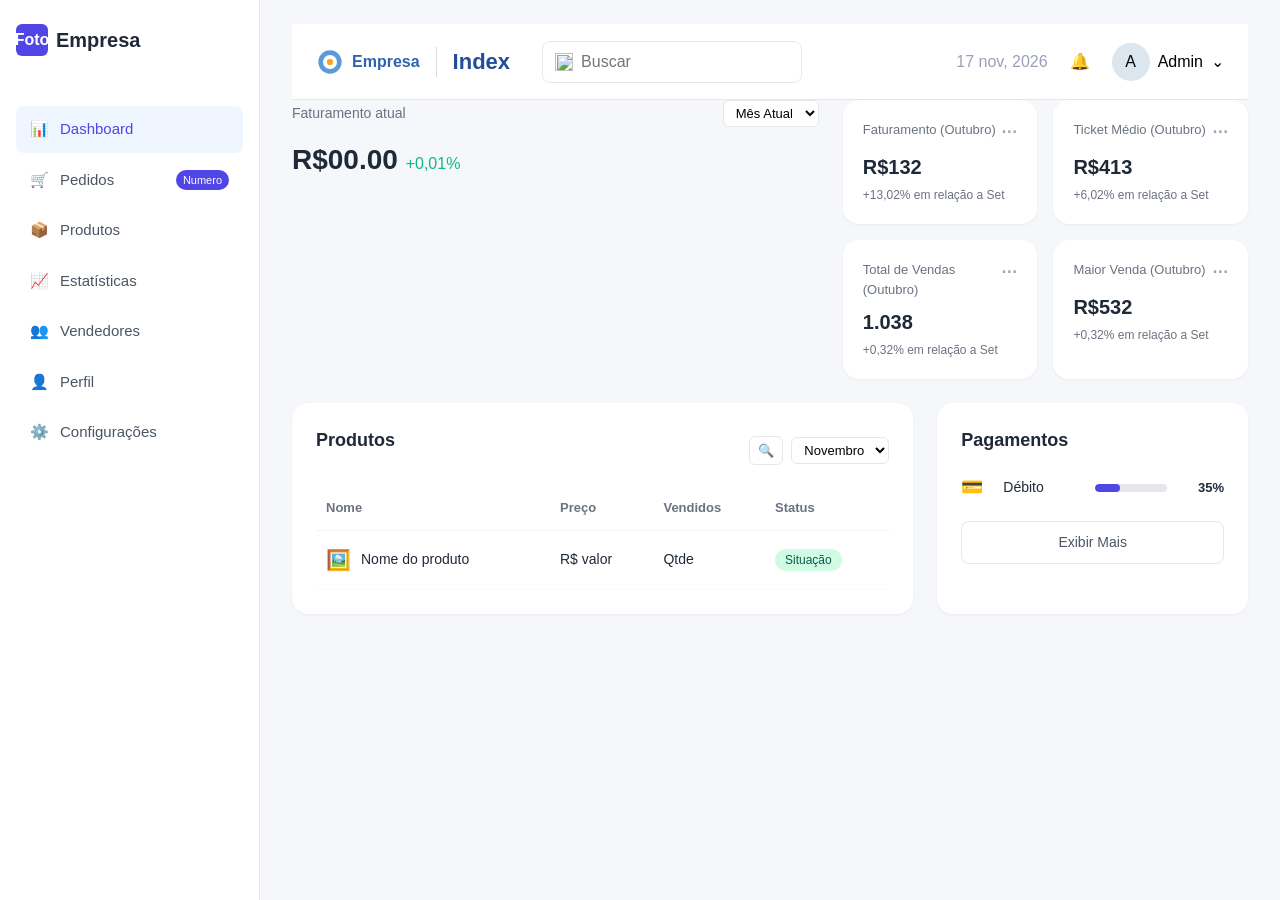
==== front-end/index.html @ e2dba947 "inserção de interface sem backend" ====
<!DOCTYPE html>
<html lang="pt-BR">
<head>
    <meta charset="UTF-8">
    <meta name="viewport" content="width=device-width, initial-scale=1.0">
    <title>Index</title>
    <link rel="stylesheet" href="styles/reset.css">
    <link rel="stylesheet" href="styles/style.css">
    <script src="pages/header/header.js" defer></script>
</head>
<body>
    <div class="app-container">

        <!-- Barra Lateral -->
        <aside class="sidebar">
            <div class="logo-area">
                <span class="logo-icon">Foto</span>
                <span class="logo-text">Empresa</span>
            </div>
            
            <nav class="nav-menu">
                <a href="#" class="nav-item active">
                    <span class="icon">📊</span> Dashboard
                </a>
                <a href="#" class="nav-item">
                    <span class="icon">🛒</span> Pedidos <span class="badge">Numero</span>
                </a>
                <a href="#" class="nav-item">
                    <span class="icon">📦</span> Produtos
                </a>
                <a href="#" class="nav-item">
                    <span class="icon">📈</span> Estatísticas
                </a>
                <a href="#" class="nav-item">
                    <span class="icon">👥</span> Vendedores
                </a>
                <a href="#" class="nav-item">
                    <span class="icon">👤</span> Perfil
                </a>
                <a href="#" class="nav-item">
                    <span class="icon">⚙️</span> Configurações
                </a>
            </nav>
        </aside>

        <!-- Conteúdo Principal -->
        <main class="main-area">
            <!-- Cabeçalho Topo -->
            <header class="top-header">
                <div class="header-left">
                    <h1>Dashboard</h1>
                    <div class="search-box">
                        <input type="text" placeholder="Buscar">
                        <span class="search-icon">🔍</span>
                    </div>
                </div>
                <div class="header-right">
                    <span class="date-text">17 nov, 2026</span>
                    <button class="bell-btn">🔔</button>
                    <div class="user-area">
                        <div class="user-avatar">👨‍💼</div>
                        <span>Admin</span>
                        <span class="arrow">▼</span>
                    </div>
                </div>
            </header>

            <!-- Linha do Gráfico e Cards -->
            <div class="row top-row">
                <!-- Card Faturamento + Gráfico -->
                <div class="card revenue-card">
                    <div class="card-header-row">
                        <p class="card-label">Faturamento atual</p>
                        <select class="select-box">
                            <option>Mês Atual</option>
                            <option>Outubro</option>
                            <option>Setembro</option>
                        </select>
                    </div>
                    <h2 class="revenue-value">R$00.00 <span class="positive">+0,01%</span></h2>
                    
                    <!-- Área do grafico -->

                </div>

                <!-- Cards pequenos -->
                <div class="cards-grid">
                    <div class="stat-card">
                        <div class="stat-top">
                            <span>Faturamento (Outubro)</span>
                            <span class="dots">⋯</span>
                        </div>
                        <h3>R$132</h3>
                        <p class="subtext">+13,02% em relação a Set</p>
                    </div>
                    <div class="stat-card">
                        <div class="stat-top">
                            <span>Ticket Médio (Outubro)</span>
                            <span class="dots">⋯</span>
                        </div>
                        <h3>R$413</h3>
                        <p class="subtext">+6,02% em relação a Set</p>
                    </div>
                    <div class="stat-card">
                        <div class="stat-top">
                            <span>Total de Vendas (Outubro)</span>
                            <span class="dots">⋯</span>
                        </div>
                        <h3>1.038</h3>
                        <p class="subtext">+0,32% em relação a Set</p>
                    </div>
                    <div class="stat-card">
                        <div class="stat-top">
                            <span>Maior Venda (Outubro)</span>
                            <span class="dots">⋯</span>
                        </div>
                        <h3>R$532</h3>
                        <p class="subtext">+0,32% em relação a Set</p>
                    </div>
                </div>
            </div>

            <!-- Linha de Produtos e Pagamentos -->
            <div class="row bottom-row">
                <!-- Tabela de Produtos -->
                <div class="card products-card">
                    <div class="card-header-row">
                        <h3>Produtos</h3>
                        <div class="header-actions">
                            <button class="filter-btn">🔍</button>
                            <select class="select-box">
                                <option>Novembro</option>
                                <option>Outubro</option>
                            </select>
                        </div>
                    </div>
                    <table class="data-table">
                        <thead>
                            <tr>
                                <th>Nome</th>
                                <th>Preço</th>
                                <th>Vendidos</th>
                                <th>Status</th>
                            </tr>
                        </thead>
                        <tbody>
                            <tr>
                                <td>
                                    <div class="prod-name">
                                        <span class="prod-img">🖼️</span>
                                        Nome do produto
                                    </div>
                                </td>
                                <td>R$ valor</td>
                                <td>Qtde</td>
                                <td><span class="status-badge in-stock">Situação</span></td>
                            </tr>
                        </tbody>
                    </table>
                </div>

                <!-- Pagamentos -->
                <div class="card payments-card">
                    <h3>Pagamentos</h3>
                    <div class="payment-list">
                        <div class="payment-item">
                            <span class="pay-icon">💳</span>
                            <span class="pay-name">Débito</span>
                            <div class="pay-bar"><div class="pay-fill" style="width: 35%"></div></div>
                            <span class="pay-percent">35%</span>
                        </div>
                    </div>
                    <button class="more-btn">Exibir Mais</button>
                </div>
            </div>
        </main>
    </div>
</body>
</html>
---- front-end/styles/style.css ----
/* === RESET GERAL === */
* {
    margin: 0;
    padding: 0;
    box-sizing: border-box;
    font-family: 'Segoe UI', Roboto, Arial, sans-serif;
}

body {
    background-color: #F5F7FA;
    color: #1F2937;
}

button {
    cursor: pointer;
    border: none;
    background: transparent;
}

select {
    cursor: pointer;
}

a {
    text-decoration: none;
    color: inherit;
}

/* === LAYOUT PRINCIPAL === */
.app-container {
    display: flex;
    min-height: 100vh;
}

/* === BARRA LATERAL === */
.sidebar {
    width: 260px;
    background: #FFFFFF;
    border-right: 1px solid #E5E7EB;
    padding: 24px 16px;
    display: flex;
    flex-direction: column;
    gap: 40px;
    flex-shrink: 0;
}

.logo-area {
    display: flex;
    align-items: center;
    gap: 8px;
    font-weight: 700;
    font-size: 20px;
    margin-bottom: 10px;
}

.logo-icon {
    background: #4F46E5;
    color: white;
    width: 32px;
    height: 32px;
    border-radius: 6px;
    display: flex;
    align-items: center;
    justify-content: center;
    font-size: 16px;
}

.nav-menu {
    display: flex;
    flex-direction: column;
    gap: 4px;
}

.nav-item {
    display: flex;
    align-items: center;
    gap: 12px;
    padding: 12px 14px;
    border-radius: 8px;
    color: #4B5563;
    font-size: 15px;
    transition: background 0.2s;
}

.nav-item:hover,
.nav-item.active {
    background: #EFF6FF;
    color: #4F46E5;
}

.nav-item .icon {
    width: 18px;
    text-align: center;
}

.badge {
    margin-left: auto;
    background: #4F46E5;
    color: white;
    font-size: 11px;
    padding: 2px 7px;
    border-radius: 10px;
}

/* === ÁREA PRINCIPAL === */
.main-area {
    flex: 1;
    padding: 24px 32px;
}

/* Cabeçalho Topo */
.top-header {
    display: flex;        
    justify-content: space-between;  
    align-items: center;     
    margin-bottom: 28px;
}

.header-left {
    display: flex;           
    align-items: center;
    gap: 24px;            
}

.header-right {
    display: flex;         
    align-items: center;
    gap: 16px;         
}


.header-left h1 {
    font-size: 28px;
    font-weight: 700;
}

.search-box {
    position: relative;
}

.search-box input {
    padding: 8px 12px 8px 12px;
    border: 1px solid #E5E7EB;
    border-radius: 6px;
    font-size: 14px;
    width: 220px;
}

.search-icon {
    position: absolute;
    right: 10px;
    top: 50%;
    transform: translateY(-50%);
    font-size: 14px;
}


.date-text {
    font-size: 14px;
    color: #6B7280;
}

.bell-btn {
    width: 32px;
    height: 32px;
    font-size: 18px;
    margin-bottom: 4px;
}

.user-area {
    display: flex;
    align-items: center;
    gap: 6px;
    font-size: 14px;
}

.user-avatar {
    font-size: 16px;
}

.arrow {
    font-size: 10px;
    color: #9CA3AF;
}

/* === CARDS E LINHAS === */
.row {
    display: grid;
    gap: 24px;
    margin-bottom: 24px;
}

.top-row {
    grid-template-columns: 1.3fr 1fr;
    align-items: start;
}

.bottom-row {
    grid-template-columns: 2fr 1fr;
}

.card {
    background: #FFFFFF;
    padding: 24px;
    border-radius: 16px;
    box-shadow: 0 1px 3px rgba(0,0,0,0.05);
}

.revenue-card {
    background: transparent;
    padding: 0;
    box-shadow: none;
}

.card-header-row {
    display: flex;
    justify-content: space-between;
    align-items: center;
    margin-bottom: 12px;
}

.card-label {
    font-size: 14px;
    color: #6B7280;
}

.select-box {
    padding: 4px 8px;
    border: 1px solid #E5E7EB;
    border-radius: 6px;
    font-size: 13px;
    background: white;
}

.revenue-value {
    font-size: 28px;
    font-weight: 700;
    margin-bottom: 16px;
}

.positive {
    font-size: 16px;
    color: #10B981;
    font-weight: 500;
}

.chart-svg {
    width: 100%;
    height: 220px;
}

/* Grid de cards pequenos */
.cards-grid {
    display: grid;
    grid-template-columns: 1fr;
    gap: 16px;
}

.stat-card {
    background: #FFFFFF;
    padding: 20px;
    border-radius: 16px;
    box-shadow: 0 1px 3px rgba(0,0,0,0.05);
}

.stat-top {
    display: flex;
    justify-content: space-between;
    align-items: flex-start;
    margin-bottom: 8px;
}

.stat-top span:first-child {
    font-size: 13px;
    color: #6B7280;
}

.dots {
    color: #9CA3AF;
    font-weight: bold;
    cursor: pointer;
}

.stat-card h3 {
    font-size: 20px;
    font-weight: 700;
    margin-bottom: 4px;
}

.subtext {
    font-size: 12px;
    color: #6B7280;
}

/* === TABELA DE PRODUTOS === */
.products-card h3,
.payments-card h3 {
    font-size: 18px;
    font-weight: 600;
    margin-bottom: 20px;
}

.header-actions {
    display: flex;
    gap: 8px;
    align-items: center;
}

.filter-btn {
    padding: 4px 8px;
    border: 1px solid #E5E7EB;
    border-radius: 6px;
    font-size: 13px;
}

.data-table {
    width: 100%;
    border-collapse: collapse;
}

.data-table th {
    text-align: left;
    padding: 12px 10px;
    font-size: 13px;
    color: #6B7280;
    font-weight: 600;
    border-bottom: 1px solid #F3F4F6;
}

.data-table td {
    padding: 14px 10px;
    border-bottom: 1px solid #F9FAFB;
    font-size: 14px;
}

.prod-name {
    display: flex;
    align-items: center;
    gap: 10px;
}

.prod-img {
    font-size: 20px;
}

.status-badge {
    padding: 4px 10px;
    border-radius: 20px;
    font-size: 12px;
    font-weight: 500;
}

.in-stock {
    background: #D1FAE5;
    color: #065F46;
}

.out-stock {
    background: #FEE2E2;
    color: #991B1B;
}

/* === PAGAMENTOS === */
.payment-list {
    display: flex;
    flex-direction: column;
    gap: 16px;
    margin-bottom: 20px;
}

.payment-item {
    display: grid;
    grid-template-columns: 30px 80px 1fr 45px;
    align-items: center;
    gap: 12px;
}

.pay-icon {
    font-size: 18px;
}

.pay-name {
    font-size: 14px;
}

.pay-bar {
    height: 8px;
    background: #E5E7EB;
    border-radius: 4px;
    overflow: hidden;
}

.pay-fill {
    height: 100%;
    background: #4F46E5;
    border-radius: 4px;
    transition: width 0.3s;
}

.pay-percent {
    font-size: 13px;
    font-weight: 600;
    text-align: right;
}

.more-btn {
    width: 100%;
    padding: 10px;
    border: 1px solid #E5E7EB;
    border-radius: 8px;
    color: #4B5563;
    font-size: 14px;
}

.more-btn:hover {
    background: #F9FAFB;
}

/* === RESPONSIVIDADE === */
@media (min-width: 1200px) {
    .cards-grid {
        grid-template-columns: 1fr 1fr;
    }
}

@media (max-width: 1024px) {
    .top-row,
    .bottom-row {
        grid-template-columns: 1fr;
    }
}

@media (max-width: 768px) {
    .sidebar {
        position: fixed;
        left: -100%;
        z-index: 100;
    }
    
    .payment-item {
        grid-template-columns: 30px 70px 1fr 45px;
    }
    
    .top-header {
        flex-direction: column;
        gap: 16px;
    }
    
    .header-right {
        align-items: flex-start;
    }
}
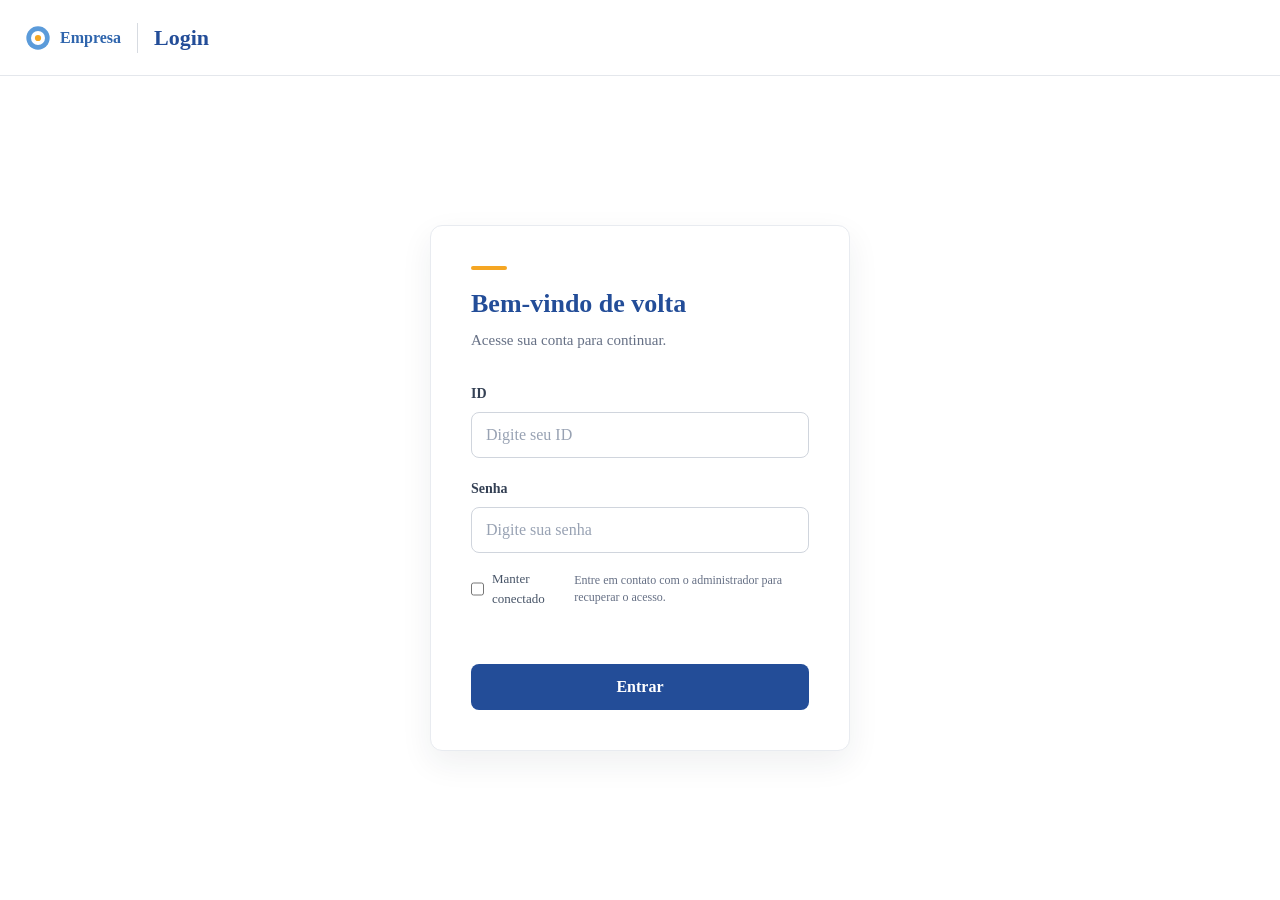
==== commit 6272b03d: "feat: ajustes na navbar e criação do login" ====
--- a/front-end/index.html
+++ b/front-end/index.html
@@ -5,43 +5,15 @@
     <meta name="viewport" content="width=device-width, initial-scale=1.0">
     <title>Index</title>
     <link rel="stylesheet" href="styles/reset.css">
-    <link rel="stylesheet" href="styles/style.css">
+    <link rel="stylesheet" href="styles/dashboard.css">
+    <link rel="stylesheet" href="styles/sidebar.css">
     <script src="pages/header/header.js" defer></script>
+    <script type="module" src="pages/sidebar/sidebar.js"></script>
+    <script type="module" src="assets/js/auth-guard.js"></script>
 </head>
-<body>
+<body class="has-sidebar">
     <div class="app-container">
-
-        <!-- Barra Lateral -->
-        <aside class="sidebar">
-            <div class="logo-area">
-                <span class="logo-icon">Foto</span>
-                <span class="logo-text">Empresa</span>
-            </div>
-            
-            <nav class="nav-menu">
-                <a href="#" class="nav-item active">
-                    <span class="icon">📊</span> Dashboard
-                </a>
-                <a href="#" class="nav-item">
-                    <span class="icon">🛒</span> Pedidos <span class="badge">Numero</span>
-                </a>
-                <a href="#" class="nav-item">
-                    <span class="icon">📦</span> Produtos
-                </a>
-                <a href="#" class="nav-item">
-                    <span class="icon">📈</span> Estatísticas
-                </a>
-                <a href="#" class="nav-item">
-                    <span class="icon">👥</span> Vendedores
-                </a>
-                <a href="#" class="nav-item">
-                    <span class="icon">👤</span> Perfil
-                </a>
-                <a href="#" class="nav-item">
-                    <span class="icon">⚙️</span> Configurações
-                </a>
-            </nav>
-        </aside>
+        <aside class="sidebar" id="app-sidebar" aria-label="Navegação do sistema"></aside>
 
         <!-- Conteúdo Principal -->
         <main class="main-area">
--- a/front-end/styles/dashboard.css
+++ b/front-end/styles/dashboard.css
@@ -0,0 +1,449 @@
+/* === Estilos que estavam no style.css, são usados no index.html. Salvo aqui para futura revisão === */
+/* === RESET GERAL === */
+* {
+    margin: 0;
+    padding: 0;
+    box-sizing: border-box;
+    font-family: 'Segoe UI', Roboto, Arial, sans-serif;
+}
+
+body {
+    background-color: #F5F7FA;
+    color: #1F2937;
+}
+
+button {
+    cursor: pointer;
+    border: none;
+    background: transparent;
+}
+
+select {
+    cursor: pointer;
+}
+
+a {
+    text-decoration: none;
+    color: inherit;
+}
+
+/* === LAYOUT PRINCIPAL === */
+.app-container {
+    display: flex;
+    min-height: 100vh;
+}
+
+/* === BARRA LATERAL === */
+.sidebar {
+    width: 260px;
+    background: #FFFFFF;
+    border-right: 1px solid #E5E7EB;
+    padding: 24px 16px;
+    display: flex;
+    flex-direction: column;
+    gap: 40px;
+    flex-shrink: 0;
+}
+
+.logo-area {
+    display: flex;
+    align-items: center;
+    gap: 8px;
+    font-weight: 700;
+    font-size: 20px;
+    margin-bottom: 10px;
+}
+
+.logo-icon {
+    background: #4F46E5;
+    color: white;
+    width: 32px;
+    height: 32px;
+    border-radius: 6px;
+    display: flex;
+    align-items: center;
+    justify-content: center;
+    font-size: 16px;
+}
+
+.nav-menu {
+    display: flex;
+    flex-direction: column;
+    gap: 4px;
+}
+
+.nav-item {
+    display: flex;
+    align-items: center;
+    gap: 12px;
+    padding: 12px 14px;
+    border-radius: 8px;
+    color: #4B5563;
+    font-size: 15px;
+    transition: background 0.2s;
+}
+
+.nav-item:hover,
+.nav-item.active {
+    background: #EFF6FF;
+    color: #4F46E5;
+}
+
+.nav-item .icon {
+    width: 18px;
+    text-align: center;
+}
+
+.badge {
+    margin-left: auto;
+    background: #4F46E5;
+    color: white;
+    font-size: 11px;
+    padding: 2px 7px;
+    border-radius: 10px;
+}
+
+/* === ÁREA PRINCIPAL === */
+.main-area {
+    flex: 1;
+    padding: 24px 32px;
+    margin-left: var(--sidebar-width);
+}
+
+/* Cabeçalho Topo */
+.top-header {
+    display: flex;        
+    justify-content: space-between;  
+    align-items: center;     
+    margin-bottom: 28px;
+}
+
+.header-left {
+    display: flex;           
+    align-items: center;
+    gap: 24px;            
+}
+
+.header-right {
+    display: flex;         
+    align-items: center;
+    gap: 16px;         
+}
+
+
+.header-left h1 {
+    font-size: 28px;
+    font-weight: 700;
+}
+
+.search-box {
+    position: relative;
+}
+
+.search-box input {
+    padding: 8px 12px 8px 12px;
+    border: 1px solid #E5E7EB;
+    border-radius: 6px;
+    font-size: 14px;
+    width: 220px;
+}
+
+.search-icon {
+    position: absolute;
+    right: 10px;
+    top: 50%;
+    transform: translateY(-50%);
+    font-size: 14px;
+}
+
+
+.date-text {
+    font-size: 14px;
+    color: #6B7280;
+}
+
+.bell-btn {
+    width: 32px;
+    height: 32px;
+    font-size: 18px;
+    margin-bottom: 4px;
+}
+
+.user-area {
+    display: flex;
+    align-items: center;
+    gap: 6px;
+    font-size: 14px;
+}
+
+.user-avatar {
+    font-size: 16px;
+}
+
+.arrow {
+    font-size: 10px;
+    color: #9CA3AF;
+}
+
+/* === CARDS E LINHAS === */
+.row {
+    display: grid;
+    gap: 24px;
+    margin-bottom: 24px;
+}
+
+.top-row {
+    grid-template-columns: 1.3fr 1fr;
+    align-items: start;
+}
+
+.bottom-row {
+    grid-template-columns: 2fr 1fr;
+}
+
+.card {
+    background: #FFFFFF;
+    padding: 24px;
+    border-radius: 16px;
+    box-shadow: 0 1px 3px rgba(0,0,0,0.05);
+}
+
+.revenue-card {
+    background: transparent;
+    padding: 0;
+    box-shadow: none;
+}
+
+.card-header-row {
+    display: flex;
+    justify-content: space-between;
+    align-items: center;
+    margin-bottom: 12px;
+}
+
+.card-label {
+    font-size: 14px;
+    color: #6B7280;
+}
+
+.select-box {
+    padding: 4px 8px;
+    border: 1px solid #E5E7EB;
+    border-radius: 6px;
+    font-size: 13px;
+    background: white;
+}
+
+.revenue-value {
+    font-size: 28px;
+    font-weight: 700;
+    margin-bottom: 16px;
+}
+
+.positive {
+    font-size: 16px;
+    color: #10B981;
+    font-weight: 500;
+}
+
+.chart-svg {
+    width: 100%;
+    height: 220px;
+}
+
+/* Grid de cards pequenos */
+.cards-grid {
+    display: grid;
+    grid-template-columns: 1fr;
+    gap: 16px;
+}
+
+.stat-card {
+    background: #FFFFFF;
+    padding: 20px;
+    border-radius: 16px;
+    box-shadow: 0 1px 3px rgba(0,0,0,0.05);
+}
+
+.stat-top {
+    display: flex;
+    justify-content: space-between;
+    align-items: flex-start;
+    margin-bottom: 8px;
+}
+
+.stat-top span:first-child {
+    font-size: 13px;
+    color: #6B7280;
+}
+
+.dots {
+    color: #9CA3AF;
+    font-weight: bold;
+    cursor: pointer;
+}
+
+.stat-card h3 {
+    font-size: 20px;
+    font-weight: 700;
+    margin-bottom: 4px;
+}
+
+.subtext {
+    font-size: 12px;
+    color: #6B7280;
+}
+
+/* === TABELA DE PRODUTOS === */
+.products-card h3,
+.payments-card h3 {
+    font-size: 18px;
+    font-weight: 600;
+    margin-bottom: 20px;
+}
+
+.header-actions {
+    display: flex;
+    gap: 8px;
+    align-items: center;
+}
+
+.filter-btn {
+    padding: 4px 8px;
+    border: 1px solid #E5E7EB;
+    border-radius: 6px;
+    font-size: 13px;
+}
+
+.data-table {
+    width: 100%;
+    border-collapse: collapse;
+}
+
+.data-table th {
+    text-align: left;
+    padding: 12px 10px;
+    font-size: 13px;
+    color: #6B7280;
+    font-weight: 600;
+    border-bottom: 1px solid #F3F4F6;
+}
+
+.data-table td {
+    padding: 14px 10px;
+    border-bottom: 1px solid #F9FAFB;
+    font-size: 14px;
+}
+
+.prod-name {
+    display: flex;
+    align-items: center;
+    gap: 10px;
+}
+
+.prod-img {
+    font-size: 20px;
+}
+
+.status-badge {
+    padding: 4px 10px;
+    border-radius: 20px;
+    font-size: 12px;
+    font-weight: 500;
+}
+
+.in-stock {
+    background: #D1FAE5;
+    color: #065F46;
+}
+
+.out-stock {
+    background: #FEE2E2;
+    color: #991B1B;
+}
+
+/* === PAGAMENTOS === */
+.payment-list {
+    display: flex;
+    flex-direction: column;
+    gap: 16px;
+    margin-bottom: 20px;
+}
+
+.payment-item {
+    display: grid;
+    grid-template-columns: 30px 80px 1fr 45px;
+    align-items: center;
+    gap: 12px;
+}
+
+.pay-icon {
+    font-size: 18px;
+}
+
+.pay-name {
+    font-size: 14px;
+}
+
+.pay-bar {
+    height: 8px;
+    background: #E5E7EB;
+    border-radius: 4px;
+    overflow: hidden;
+}
+
+.pay-fill {
+    height: 100%;
+    background: #4F46E5;
+    border-radius: 4px;
+    transition: width 0.3s;
+}
+
+.pay-percent {
+    font-size: 13px;
+    font-weight: 600;
+    text-align: right;
+}
+
+.more-btn {
+    width: 100%;
+    padding: 10px;
+    border: 1px solid #E5E7EB;
+    border-radius: 8px;
+    color: #4B5563;
+    font-size: 14px;
+}
+
+.more-btn:hover {
+    background: #F9FAFB;
+}
+
+/* === RESPONSIVIDADE === */
+@media (min-width: 1200px) {
+    .cards-grid {
+        grid-template-columns: 1fr 1fr;
+    }
+}
+
+@media (max-width: 1024px) {
+    .top-row,
+    .bottom-row {
+        grid-template-columns: 1fr;
+    }
+}
+
+@media (max-width: 768px) {
+    .payment-item {
+        grid-template-columns: 30px 70px 1fr 45px;
+    }
+    
+    .top-header {
+        flex-direction: column;
+        gap: 16px;
+    }
+    
+    .header-right {
+        align-items: flex-start;
+    }
+}
+
--- a/front-end/styles/sidebar.css
+++ b/front-end/styles/sidebar.css
@@ -0,0 +1,158 @@
+:root {
+    --sidebar-width: 260px;
+    --sidebar-compact-width: 76px;
+    --sidebar-background: #fff;
+    --sidebar-border: #e5e7eb;
+    --sidebar-text: #4b5563;
+    --sidebar-accent: #234d98;
+    --sidebar-active-background: #eff6ff;
+}
+
+.sidebar {
+    position: fixed;
+    z-index: 30;
+    inset: 0 auto 0 0;
+    display: flex;
+    width: var(--sidebar-width);
+    flex-direction: column;
+    gap: 32px;
+    padding: 24px 16px;
+    overflow-y: auto;
+    border-right: 1px solid var(--sidebar-border);
+    background: var(--sidebar-background);
+}
+
+.has-sidebar > main {
+    width: calc(100% - var(--sidebar-width));
+    margin-left: var(--sidebar-width);
+}
+
+.has-sidebar > header {
+    width: calc(100% - var(--sidebar-width) - 64px);
+    margin: 24px 32px 0 calc(var(--sidebar-width) + 32px);
+}
+
+.has-sidebar > .app-container {
+    display: block;
+}
+
+.has-sidebar > .app-container > .main-area {
+    width: calc(100% - var(--sidebar-width));
+}
+
+.has-sidebar > main.products-main {
+    width: calc(100% - var(--sidebar-width));
+    max-width: none;
+    margin-right: 0;
+}
+
+.logo-area {
+    display: flex;
+    align-items: center;
+    gap: 10px;
+    padding: 0 8px;
+    color: #1f2937;
+    font-size: 19px;
+    font-weight: 700;
+}
+
+.logo-icon {
+    display: grid;
+    width: 34px;
+    height: 34px;
+    flex: 0 0 34px;
+    place-items: center;
+    border-radius: 8px;
+    color: #fff;
+    background: #4f46e5;
+    font-size: 16px;
+}
+
+.nav-menu {
+    display: flex;
+    flex-direction: column;
+    gap: 4px;
+}
+
+.nav-item {
+    display: flex;
+    min-height: 46px;
+    align-items: center;
+    gap: 12px;
+    padding: 10px 12px;
+    border-radius: 8px;
+    color: var(--sidebar-text);
+    font-size: 14px;
+    transition: color 160ms ease, background-color 160ms ease;
+}
+
+.nav-item:hover,
+.nav-item.active {
+    color: var(--sidebar-accent);
+    background: var(--sidebar-active-background);
+}
+
+.nav-item.active {
+    font-weight: 650;
+}
+
+.nav-item .icon {
+    width: 20px;
+    flex: 0 0 20px;
+    text-align: center;
+}
+
+.nav-item:focus-visible {
+    outline: 3px solid rgb(91 155 218 / 40%);
+    outline-offset: 2px;
+}
+
+@media (max-width: 760px) {
+    .sidebar {
+        width: var(--sidebar-compact-width);
+        align-items: center;
+        padding: 20px 8px;
+    }
+
+    .has-sidebar > main {
+        width: calc(100% - var(--sidebar-compact-width));
+        margin-left: var(--sidebar-compact-width);
+    }
+
+    .has-sidebar > header {
+        width: calc(100% - var(--sidebar-compact-width) - 32px);
+        margin: 16px 16px 0 calc(var(--sidebar-compact-width) + 16px);
+    }
+
+    .has-sidebar > .app-container > .main-area {
+        width: calc(100% - var(--sidebar-compact-width));
+        margin-left: var(--sidebar-compact-width);
+    }
+
+    .has-sidebar > main.products-main {
+        width: calc(100% - var(--sidebar-compact-width));
+    }
+
+    .logo-area {
+        padding: 0;
+    }
+
+    .logo-text,
+    .nav-label {
+        display: none;
+    }
+
+    .nav-menu {
+        width: 100%;
+    }
+
+    .nav-item {
+        justify-content: center;
+        padding: 10px 6px;
+    }
+
+    .nav-item .icon {
+        width: auto;
+        flex-basis: auto;
+    }
+}
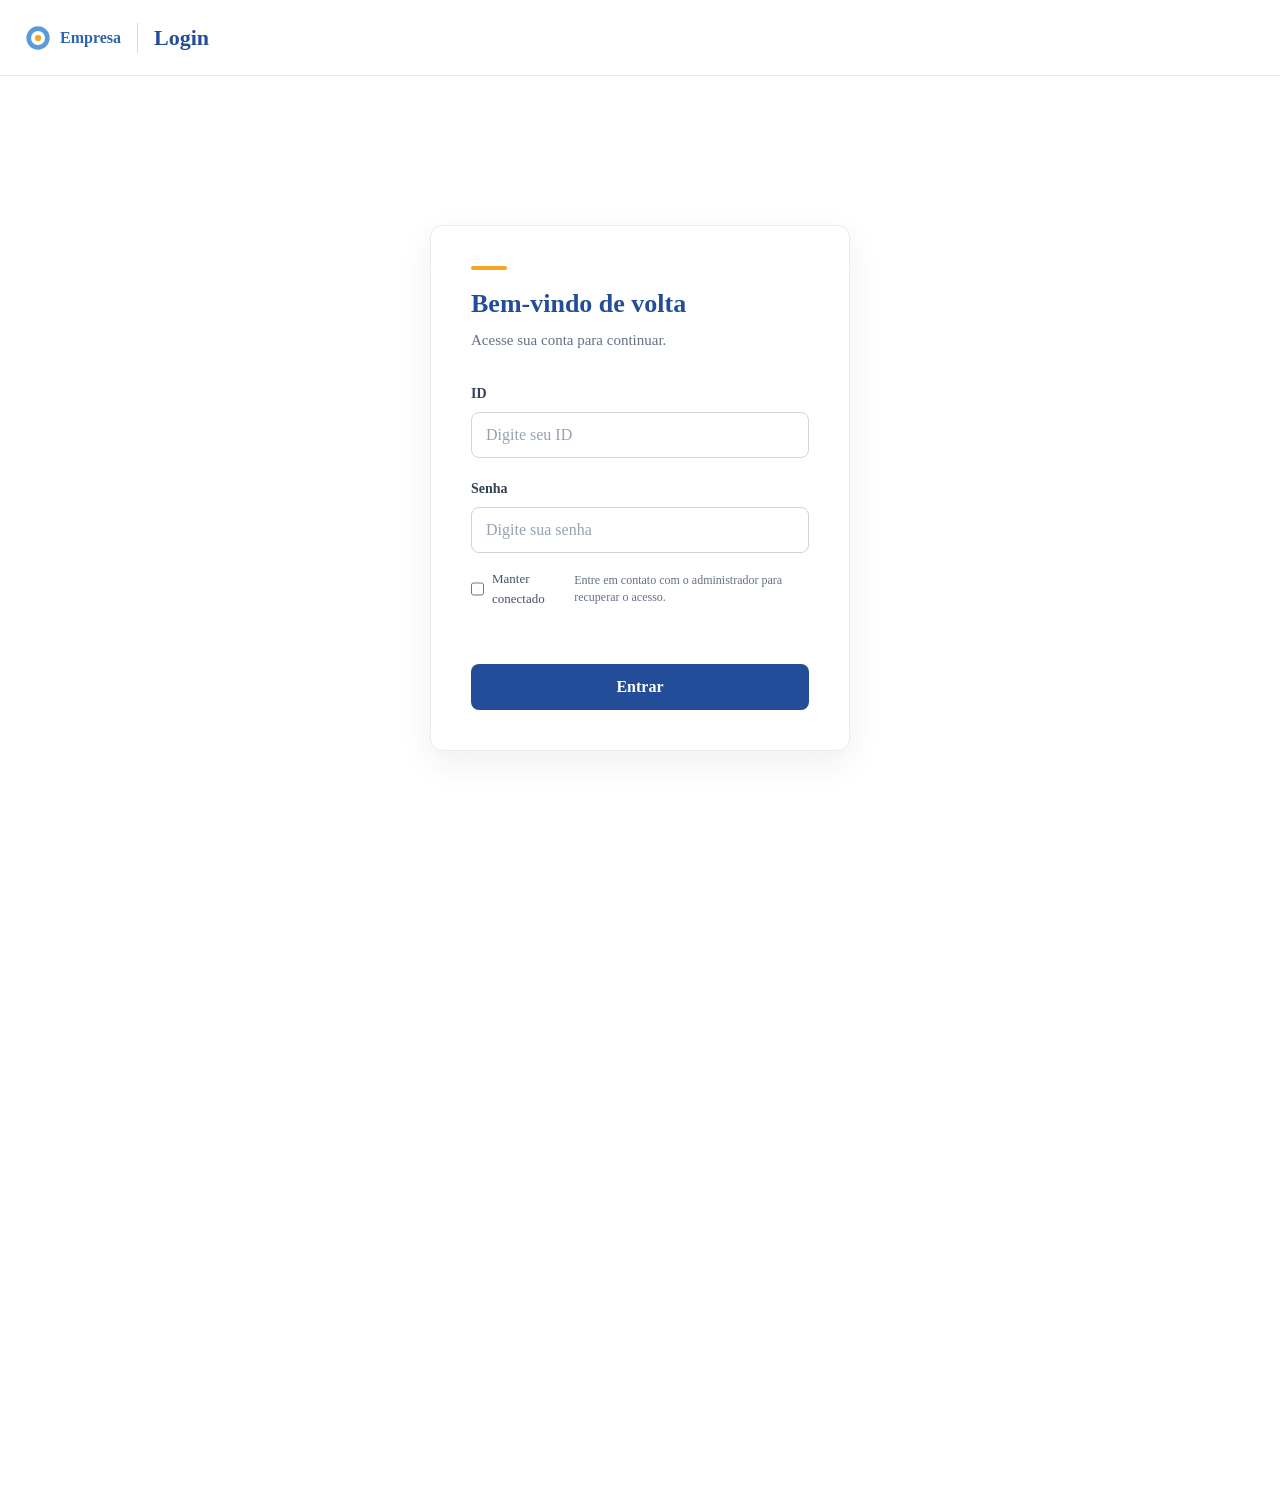
==== commit 188e4ca6: "Pequenos ajustes e remoção de classes redundantes para usar os estilos padrão (style.css)" ====
--- a/front-end/index.html
+++ b/front-end/index.html
@@ -3,149 +3,135 @@
 <head>
     <meta charset="UTF-8">
     <meta name="viewport" content="width=device-width, initial-scale=1.0">
-    <title>Index</title>
+    <title>Dashboard</title>
     <link rel="stylesheet" href="styles/reset.css">
+    <link rel="stylesheet" href="styles/sidebar.css">
+    <link rel="stylesheet" href="styles/style.css">
     <link rel="stylesheet" href="styles/dashboard.css">
-    <link rel="stylesheet" href="styles/sidebar.css">
     <script src="pages/header/header.js" defer></script>
     <script type="module" src="pages/sidebar/sidebar.js"></script>
     <script type="module" src="assets/js/auth-guard.js"></script>
 </head>
 <body class="has-sidebar">
-    <div class="app-container">
-        <aside class="sidebar" id="app-sidebar" aria-label="Navegação do sistema"></aside>
+    <aside class="sidebar" id="app-sidebar" aria-label="Navegação do sistema"></aside>
+    <header></header>
 
-        <!-- Conteúdo Principal -->
-        <main class="main-area">
-            <!-- Cabeçalho Topo -->
-            <header class="top-header">
-                <div class="header-left">
-                    <h1>Dashboard</h1>
-                    <div class="search-box">
-                        <input type="text" placeholder="Buscar">
-                        <span class="search-icon">🔍</span>
+    <main class="dashboard-main">
+        <section class="dashboard-grid dashboard-grid--top">
+            <article class="card revenue-card">
+                <div class="card-heading">
+                    <p>Faturamento atual</p>
+                    <select class="dashboard-select" aria-label="Período do faturamento">
+                        <option>Mês Atual</option>
+                        <option>Outubro</option>
+                        <option>Setembro</option>
+                    </select>
+                </div>
+                <h2 class="revenue-value">R$238.560,93 <span class="positive">+13,02%</span></h2>
+                <div class="chart-placeholder" aria-label="Área reservada para o gráfico">
+                    <span>Gráfico</span>
+                </div>
+            </article>
+
+            <section class="stats-grid" aria-label="Indicadores mensais">
+                <article class="stat-card">
+                    <div class="stat-heading">
+                        <span class="stat-icon stat-icon--invoice" aria-hidden="true">▤</span>
+                        <button class="stat-menu" type="button" aria-label="Mais opções">•••</button>
                     </div>
-                </div>
-                <div class="header-right">
-                    <span class="date-text">17 nov, 2026</span>
-                    <button class="bell-btn">🔔</button>
-                    <div class="user-area">
-                        <div class="user-avatar">👨‍💼</div>
-                        <span>Admin</span>
-                        <span class="arrow">▼</span>
+                    <p>Faturamento (Outubro)</p>
+                    <h3>R$588.940,44</h3>
+                    <span class="trend trend--positive">↗ 13,02% em relação a Set</span>
+                </article>
+                <article class="stat-card">
+                    <div class="stat-heading">
+                        <span class="stat-icon stat-icon--ticket" aria-hidden="true">▰</span>
+                        <button class="stat-menu" type="button" aria-label="Mais opções">•••</button>
                     </div>
-                </div>
-            </header>
+                    <p>Ticket Médio (Outubro)</p>
+                    <h3>R$567,38</h3>
+                    <span class="trend trend--positive">↗ 3,02% em relação a Set</span>
+                </article>
+                <article class="stat-card">
+                    <div class="stat-heading">
+                        <span class="stat-icon stat-icon--sales" aria-hidden="true">▱</span>
+                        <button class="stat-menu" type="button" aria-label="Mais opções">•••</button>
+                    </div>
+                    <p>Total de Vendas (Outubro)</p>
+                    <h3>1.038</h3>
+                    <span class="trend trend--positive">↗ 6,02% em relação a Set</span>
+                </article>
+                <article class="stat-card">
+                    <div class="stat-heading">
+                        <span class="stat-icon stat-icon--sale" aria-hidden="true">$</span>
+                        <button class="stat-menu" type="button" aria-label="Mais opções">•••</button>
+                    </div>
+                    <p>Maior Venda (Outubro)</p>
+                    <h3>R$12.045,38</h3>
+                    <span class="trend trend--negative">↘ 0,32% em relação a Set</span>
+                </article>
+            </section>
+        </section>
 
-            <!-- Linha do Gráfico e Cards -->
-            <div class="row top-row">
-                <!-- Card Faturamento + Gráfico -->
-                <div class="card revenue-card">
-                    <div class="card-header-row">
-                        <p class="card-label">Faturamento atual</p>
-                        <select class="select-box">
-                            <option>Mês Atual</option>
+        <section class="dashboard-grid dashboard-grid--bottom">
+            <article class="card products-card">
+                <div class="card-heading">
+                    <h2>Produtos</h2>
+                    <div class="products-actions">
+                        <button class="dashboard-filter" type="button" aria-label="Filtrar produtos">▽</button>
+                        <select class="dashboard-select" aria-label="Período dos produtos">
+                            <option>Novembro</option>
                             <option>Outubro</option>
                             <option>Setembro</option>
                         </select>
                     </div>
-                    <h2 class="revenue-value">R$00.00 <span class="positive">+0,01%</span></h2>
-                    
-                    <!-- Área do grafico -->
-
                 </div>
-
-                <!-- Cards pequenos -->
-                <div class="cards-grid">
-                    <div class="stat-card">
-                        <div class="stat-top">
-                            <span>Faturamento (Outubro)</span>
-                            <span class="dots">⋯</span>
-                        </div>
-                        <h3>R$132</h3>
-                        <p class="subtext">+13,02% em relação a Set</p>
-                    </div>
-                    <div class="stat-card">
-                        <div class="stat-top">
-                            <span>Ticket Médio (Outubro)</span>
-                            <span class="dots">⋯</span>
-                        </div>
-                        <h3>R$413</h3>
-                        <p class="subtext">+6,02% em relação a Set</p>
-                    </div>
-                    <div class="stat-card">
-                        <div class="stat-top">
-                            <span>Total de Vendas (Outubro)</span>
-                            <span class="dots">⋯</span>
-                        </div>
-                        <h3>1.038</h3>
-                        <p class="subtext">+0,32% em relação a Set</p>
-                    </div>
-                    <div class="stat-card">
-                        <div class="stat-top">
-                            <span>Maior Venda (Outubro)</span>
-                            <span class="dots">⋯</span>
-                        </div>
-                        <h3>R$532</h3>
-                        <p class="subtext">+0,32% em relação a Set</p>
-                    </div>
-                </div>
-            </div>
-
-            <!-- Linha de Produtos e Pagamentos -->
-            <div class="row bottom-row">
-                <!-- Tabela de Produtos -->
-                <div class="card products-card">
-                    <div class="card-header-row">
-                        <h3>Produtos</h3>
-                        <div class="header-actions">
-                            <button class="filter-btn">🔍</button>
-                            <select class="select-box">
-                                <option>Novembro</option>
-                                <option>Outubro</option>
-                            </select>
-                        </div>
-                    </div>
-                    <table class="data-table">
+                <div class="table-wrap">
+                    <table class="data-table dashboard-table">
                         <thead>
                             <tr>
-                                <th>Nome</th>
-                                <th>Preço</th>
-                                <th>Vendidos</th>
-                                <th>Status</th>
+                                <th scope="col">Nome</th>
+                                <th scope="col">Preço</th>
+                                <th scope="col">Vendidos</th>
+                                <th scope="col">Status</th>
                             </tr>
                         </thead>
                         <tbody>
                             <tr>
-                                <td>
-                                    <div class="prod-name">
-                                        <span class="prod-img">🖼️</span>
-                                        Nome do produto
-                                    </div>
-                                </td>
-                                <td>R$ valor</td>
-                                <td>Qtde</td>
-                                <td><span class="status-badge in-stock">Situação</span></td>
+                                <td><span class="product-name"><span class="product-thumb">T</span>Marvel Thor Movie Print Marble T...</span></td>
+                                <td>$23</td>
+                                <td>53 pcs</td>
+                                <td><span class="product-status product-status--available"><i></i>Em estoque</span></td>
+                            </tr>
+                            <tr>
+                                <td><span class="product-name"><span class="product-thumb product-thumb--orange">A</span>Aero Shorts Pants Multipacks S...</span></td>
+                                <td>$23</td>
+                                <td>53 pcs</td>
+                                <td><span class="product-status product-status--unavailable"><i></i>Esgotado</span></td>
+                            </tr>
+                            <tr>
+                                <td><span class="product-name"><span class="product-thumb product-thumb--gray">E</span>Erigo T-Shirts Green</span></td>
+                                <td>$23</td>
+                                <td>53 pcs</td>
+                                <td><span class="product-status product-status--available"><i></i>Em estoque</span></td>
                             </tr>
                         </tbody>
                     </table>
                 </div>
+            </article>
 
-                <!-- Pagamentos -->
-                <div class="card payments-card">
-                    <h3>Pagamentos</h3>
-                    <div class="payment-list">
-                        <div class="payment-item">
-                            <span class="pay-icon">💳</span>
-                            <span class="pay-name">Débito</span>
-                            <div class="pay-bar"><div class="pay-fill" style="width: 35%"></div></div>
-                            <span class="pay-percent">35%</span>
-                        </div>
-                    </div>
-                    <button class="more-btn">Exibir Mais</button>
-                </div>
-            </div>
-        </main>
-    </div>
+            <article class="card payments-card">
+                <h2>Pagamentos</h2>
+                <ol class="payment-list">
+                    <li><span class="payment-rank">1</span><span class="payment-icon payment-icon--debit">D</span><span>Débito</span><strong>35%</strong></li>
+                    <li><span class="payment-rank">2</span><span class="payment-icon payment-icon--credit">C</span><span>Crédito</span><strong>30%</strong></li>
+                    <li><span class="payment-rank">3</span><span class="payment-icon payment-icon--pix">P</span><span>Pix</span><strong>21%</strong></li>
+                    <li><span class="payment-rank">4</span><span class="payment-icon payment-icon--cash">$</span><span>Dinheiro</span><strong>12%</strong></li>
+                    <li><span class="payment-rank">5</span><span class="payment-icon payment-icon--check">✓</span><span>Cheque</span><strong>2%</strong></li>
+                </ol>
+                <button class="more-btn" type="button">Exibir Mais</button>
+            </article>
+        </section>
+    </main>
 </body>
 </html>
--- a/front-end/styles/style.css
+++ b/front-end/styles/style.css
@@ -0,0 +1,248 @@
+/* CSS padrão para os elementos das páginas */
+h1 {
+    margin-bottom: 6px;
+    color: #234D98;
+    font-size: 28px;
+    line-height: 1.25;
+}
+
+p {
+    color: #667085;
+    font-size: 14px;
+}
+
+.input-text {
+    width: 100%;
+    min-height: 46px;
+    padding: 0 14px;
+    border: 1px solid #D0D5DD;
+    border-radius: 8px;
+    color: #1F2937;
+    background: #FFFFFF;
+}
+
+.input-text::placeholder {
+    color: #98A2B3;
+}
+
+.input-text:focus {
+    border-color: #5B9BDA;
+}
+
+.input-text:focus-visible,
+button:focus-visible {
+    outline: 3px solid rgb(91 155 218 / 35%);
+    outline-offset: 3px;
+}
+
+button {
+    display: inline-flex;
+    min-height: 46px;
+    align-items: center;
+    justify-content: center;
+    padding: 0 16px;
+    border-radius: 8px;
+    color: #FFFFFF;
+    background: #234D98;
+    font-weight: 600;
+    transition: background-color 160ms ease;
+}
+
+button:hover {
+    background: #1D417F;
+}
+
+/* === Estilos para padronizar as tabelas de usuários, produtos, etc === */
+.table-card {
+    overflow: hidden;
+    border: 1px solid #E4E7EC;
+    border-radius: 12px;
+    background: #FFFFFF;
+    box-shadow: 0 2px 8px rgb(31 41 55 / 4%);
+}
+
+.table-card-heading {
+    display: flex;
+    align-items: center;
+    justify-content: space-between;
+    gap: 16px;
+    padding: 22px 24px;
+}
+
+.table-card-heading h2 {
+    margin-bottom: 4px;
+    color: #1F2937;
+    font-size: 17px;
+    font-weight: 600;
+}
+
+.table-toolbar {
+    display: flex;
+    flex-wrap: wrap;
+    align-items: center;
+    justify-content: space-between;
+    gap: 16px;
+    padding: 16px 24px;
+}
+
+.table-toolbar-actions {
+    display: flex;
+    flex-wrap: wrap;
+    align-items: center;
+    justify-content: flex-end;
+    gap: 16px;
+}
+
+.table-sort-controls,
+.table-stock-filter {
+    display: flex;
+    align-items: center;
+    gap: 8px;
+}
+
+.table-sort-controls > span,
+.table-stock-filter > span {
+    color: #667085;
+    font-size: 13px;
+    font-weight: 600;
+    white-space: nowrap;
+}
+
+.table-sort-controls button {
+    min-height: 38px;
+    padding: 0 12px;
+    border: 1px solid #D0D5DD;
+    color: #344054;
+    background: #FFFFFF;
+    font-size: 13px;
+}
+
+.table-sort-controls button:hover {
+    background: #F9FAFB;
+}
+
+.table-search {
+    flex: 1 1 220px;
+    max-width: 320px;
+}
+
+.table-stock-filter .input-text {
+    width: 96px;
+    min-height: 38px;
+    padding: 0 10px;
+}
+
+.table-count {
+    padding: 5px 10px;
+    border-radius: 20px;
+    color: #667085;
+    background: #F2F4F7;
+    font-size: 12px;
+    white-space: nowrap;
+}
+
+.table-wrap {
+    overflow-x: auto;
+    border-top: 1px solid #EAECF0;
+}
+
+.data-table {
+    width: 100%;
+    min-width: 560px;
+    text-align: left;
+}
+
+.data-table th {
+    padding: 12px 24px;
+    color: #667085;
+    background: #F9FAFB;
+    font-size: 12px;
+    font-weight: 600;
+}
+
+.data-table td {
+    padding: 15px 24px;
+    border-top: 1px solid #F2F4F7;
+    color: #344054;
+    font-size: 14px;
+}
+
+.table-image {
+    width: 48px;
+    height: 48px;
+    border-radius: 8px;
+    background: #F2F4F7;
+    object-fit: cover;
+}
+
+.table-id {
+    color: #667085;
+    font-variant-numeric: tabular-nums;
+}
+
+.data-table td.table-name {
+    color: #1F2937;
+    font-weight: 600;
+}
+
+.table-status {
+    display: inline-flex;
+    padding: 4px 10px;
+    border-radius: 20px;
+    font-size: 12px;
+    font-weight: 600;
+    white-space: nowrap;
+}
+
+.table-status--available {
+    color: #067647;
+    background: #ECFDF3;
+}
+
+.table-status--low {
+    color: #B54708;
+    background: #FFF6ED;
+}
+
+.table-status--unavailable {
+    color: #B42318;
+    background: #FEF3F2;
+}
+
+@media (max-width: 640px) {
+    .table-card-heading {
+        padding: 18px 16px;
+    }
+
+    .table-toolbar {
+        justify-content: flex-start;
+        padding: 12px 16px;
+    }
+
+    .table-search {
+        flex-basis: 100%;
+        max-width: none;
+    }
+
+    .table-toolbar-actions {
+        width: 100%;
+        justify-content: space-between;
+    }
+
+    .table-sort-controls {
+        flex-wrap: wrap;
+    }
+
+    .table-stock-filter {
+        flex: 1 1 100%;
+        justify-content: space-between;
+    }
+
+    .data-table th {
+        padding: 12px 16px;
+    }
+
+    .data-table td {
+        padding: 14px 16px;
+    }
+}
--- a/front-end/styles/dashboard.css
+++ b/front-end/styles/dashboard.css
@@ -1,449 +1,387 @@
-/* === Estilos que estavam no style.css, são usados no index.html. Salvo aqui para futura revisão === */
-/* === RESET GERAL === */
-* {
-    margin: 0;
-    padding: 0;
-    box-sizing: border-box;
-    font-family: 'Segoe UI', Roboto, Arial, sans-serif;
-}
-
 body {
     background-color: #F5F7FA;
     color: #1F2937;
-}
-
-button {
-    cursor: pointer;
-    border: none;
-    background: transparent;
-}
-
-select {
-    cursor: pointer;
-}
-
-a {
-    text-decoration: none;
-    color: inherit;
-}
-
-/* === LAYOUT PRINCIPAL === */
-.app-container {
-    display: flex;
-    min-height: 100vh;
-}
-
-/* === BARRA LATERAL === */
-.sidebar {
-    width: 260px;
-    background: #FFFFFF;
-    border-right: 1px solid #E5E7EB;
-    padding: 24px 16px;
-    display: flex;
-    flex-direction: column;
-    gap: 40px;
-    flex-shrink: 0;
-}
-
-.logo-area {
+    font-family: "Segoe UI", Roboto, Arial, sans-serif;
+}
+
+.dashboard-main {
+    width: calc(100% - var(--sidebar-width));
+    margin-left: var(--sidebar-width);
+    padding: 24px 32px 40px;
+}
+
+.dashboard-grid {
+    display: grid;
+    gap: 24px;
+}
+
+.dashboard-grid--top {
+    grid-template-columns: minmax(0, 1.7fr) minmax(380px, 1fr);
+    align-items: stretch;
+    margin-bottom: 24px;
+}
+
+.dashboard-grid--bottom {
+    grid-template-columns: minmax(0, 2.2fr) minmax(280px, 0.8fr);
+    align-items: stretch;
+}
+
+.card {
+    border: 1px solid #E4E7EC;
+    border-radius: 16px;
+    background: #FFFFFF;
+    box-shadow: 0 2px 8px rgb(31 41 55 / 4%);
+}
+
+.revenue-card {
+    min-height: 298px;
+    padding: 20px 24px;
+}
+
+.card-heading,
+.stat-heading,
+.products-actions {
     display: flex;
     align-items: center;
+}
+
+.card-heading {
+    justify-content: space-between;
+    gap: 16px;
+}
+
+.card-heading p,
+.card-heading h2 {
+    color: #667085;
+    font-size: 14px;
+    font-weight: 600;
+}
+
+.card-heading h2,
+.payments-card h2 {
+    color: #1F2937;
+    font-size: 18px;
+}
+
+.dashboard-select {
+    min-height: 40px;
+    padding: 0 34px 0 12px;
+    border: 1px solid #D0D5DD;
+    border-radius: 8px;
+    color: #344054;
+    background: #FFFFFF;
+    font-size: 13px;
+}
+
+.revenue-value {
+    margin-top: 8px;
+    color: #1F2937;
+    font-size: 28px;
+    line-height: 1.2;
+}
+
+.positive,
+.trend {
+    color: #16A34A;
+    font-size: 12px;
+    font-weight: 600;
+}
+
+.positive {
+    font-size: 14px;
+}
+
+.chart-placeholder {
+    display: grid;
+    height: 210px;
+    margin-top: 12px;
+    place-items: center;
+    border: 1px dashed #D0D5DD;
+    border-radius: 10px;
+    color: #98A2B3;
+    background: #FCFCFD;
+}
+
+.stats-grid {
+    display: grid;
+    grid-template-columns: repeat(2, minmax(0, 1fr));
+    gap: 16px;
+}
+
+.stat-card {
+    min-height: 141px;
+    padding: 16px 18px;
+    border: 1px solid #E4E7EC;
+    border-radius: 14px;
+    background: #FFFFFF;
+    box-shadow: 0 2px 8px rgb(31 41 55 / 4%);
+}
+
+.stat-heading {
+    justify-content: space-between;
+    margin-bottom: 8px;
+}
+
+.stat-icon {
+    display: grid;
+    width: 38px;
+    height: 38px;
+    place-items: center;
+    border-radius: 10px;
+    color: #234D98;
+    background: #EEF5FF;
+    font-size: 16px;
+    font-weight: 700;
+}
+
+.stat-menu {
+    min-height: 28px;
+    padding: 0 4px;
+    color: #98A2B3;
+    background: transparent;
+    letter-spacing: 2px;
+}
+
+.stat-card > p {
+    margin-bottom: 4px;
+    color: #667085;
+    font-size: 13px;
+}
+
+.stat-card h3 {
+    margin-bottom: 2px;
+    color: #1F2937;
+    font-size: 21px;
+    line-height: 1.2;
+}
+
+.trend--negative {
+    color: #E11D48;
+}
+
+.products-card {
+    min-height: 316px;
+    padding: 20px 24px 12px;
+}
+
+.products-actions {
     gap: 8px;
-    font-weight: 700;
-    font-size: 20px;
-    margin-bottom: 10px;
-}
-
-.logo-icon {
-    background: #4F46E5;
-    color: white;
-    width: 32px;
-    height: 32px;
-    border-radius: 6px;
+}
+
+.dashboard-filter {
+    min-width: 38px;
+    min-height: 38px;
+    padding: 0;
+    border: 1px solid #D0D5DD;
+    color: #667085;
+    background: #FFFFFF;
+}
+
+.dashboard-filter:hover {
+    background: #F9FAFB;
+}
+
+.dashboard-table {
+    min-width: 620px;
+    margin-top: 16px;
+}
+
+.dashboard-table th {
+    height: 42px;
+    padding: 8px 10px;
+    border-bottom: 1px solid #EAECF0;
+    color: #667085;
+    background: #FFFFFF;
+    font-size: 13px;
+}
+
+.dashboard-table td {
+    height: 58px;
+    padding: 8px 10px;
+    border-top: 0;
+    border-bottom: 1px solid #F2F4F7;
+    color: #344054;
+    background: #FFFFFF;
+    font-size: 13px;
+}
+
+.product-name {
     display: flex;
-    align-items: center;
-    justify-content: center;
-    font-size: 16px;
-}
-
-.nav-menu {
-    display: flex;
-    flex-direction: column;
-    gap: 4px;
-}
-
-.nav-item {
-    display: flex;
-    align-items: center;
-    gap: 12px;
-    padding: 12px 14px;
-    border-radius: 8px;
-    color: #4B5563;
-    font-size: 15px;
-    transition: background 0.2s;
-}
-
-.nav-item:hover,
-.nav-item.active {
-    background: #EFF6FF;
-    color: #4F46E5;
-}
-
-.nav-item .icon {
-    width: 18px;
-    text-align: center;
-}
-
-.badge {
-    margin-left: auto;
-    background: #4F46E5;
-    color: white;
-    font-size: 11px;
-    padding: 2px 7px;
-    border-radius: 10px;
-}
-
-/* === ÁREA PRINCIPAL === */
-.main-area {
-    flex: 1;
-    padding: 24px 32px;
-    margin-left: var(--sidebar-width);
-}
-
-/* Cabeçalho Topo */
-.top-header {
-    display: flex;        
-    justify-content: space-between;  
-    align-items: center;     
-    margin-bottom: 28px;
-}
-
-.header-left {
-    display: flex;           
-    align-items: center;
-    gap: 24px;            
-}
-
-.header-right {
-    display: flex;         
-    align-items: center;
-    gap: 16px;         
-}
-
-
-.header-left h1 {
-    font-size: 28px;
-    font-weight: 700;
-}
-
-.search-box {
-    position: relative;
-}
-
-.search-box input {
-    padding: 8px 12px 8px 12px;
-    border: 1px solid #E5E7EB;
-    border-radius: 6px;
-    font-size: 14px;
-    width: 220px;
-}
-
-.search-icon {
-    position: absolute;
-    right: 10px;
-    top: 50%;
-    transform: translateY(-50%);
-    font-size: 14px;
-}
-
-
-.date-text {
-    font-size: 14px;
-    color: #6B7280;
-}
-
-.bell-btn {
-    width: 32px;
-    height: 32px;
-    font-size: 18px;
-    margin-bottom: 4px;
-}
-
-.user-area {
-    display: flex;
-    align-items: center;
-    gap: 6px;
-    font-size: 14px;
-}
-
-.user-avatar {
-    font-size: 16px;
-}
-
-.arrow {
-    font-size: 10px;
-    color: #9CA3AF;
-}
-
-/* === CARDS E LINHAS === */
-.row {
-    display: grid;
-    gap: 24px;
-    margin-bottom: 24px;
-}
-
-.top-row {
-    grid-template-columns: 1.3fr 1fr;
-    align-items: start;
-}
-
-.bottom-row {
-    grid-template-columns: 2fr 1fr;
-}
-
-.card {
-    background: #FFFFFF;
-    padding: 24px;
-    border-radius: 16px;
-    box-shadow: 0 1px 3px rgba(0,0,0,0.05);
-}
-
-.revenue-card {
-    background: transparent;
-    padding: 0;
-    box-shadow: none;
-}
-
-.card-header-row {
-    display: flex;
-    justify-content: space-between;
-    align-items: center;
-    margin-bottom: 12px;
-}
-
-.card-label {
-    font-size: 14px;
-    color: #6B7280;
-}
-
-.select-box {
-    padding: 4px 8px;
-    border: 1px solid #E5E7EB;
-    border-radius: 6px;
-    font-size: 13px;
-    background: white;
-}
-
-.revenue-value {
-    font-size: 28px;
-    font-weight: 700;
-    margin-bottom: 16px;
-}
-
-.positive {
-    font-size: 16px;
-    color: #10B981;
-    font-weight: 500;
-}
-
-.chart-svg {
-    width: 100%;
-    height: 220px;
-}
-
-/* Grid de cards pequenos */
-.cards-grid {
-    display: grid;
-    grid-template-columns: 1fr;
-    gap: 16px;
-}
-
-.stat-card {
-    background: #FFFFFF;
-    padding: 20px;
-    border-radius: 16px;
-    box-shadow: 0 1px 3px rgba(0,0,0,0.05);
-}
-
-.stat-top {
-    display: flex;
-    justify-content: space-between;
-    align-items: flex-start;
-    margin-bottom: 8px;
-}
-
-.stat-top span:first-child {
-    font-size: 13px;
-    color: #6B7280;
-}
-
-.dots {
-    color: #9CA3AF;
-    font-weight: bold;
-    cursor: pointer;
-}
-
-.stat-card h3 {
-    font-size: 20px;
-    font-weight: 700;
-    margin-bottom: 4px;
-}
-
-.subtext {
-    font-size: 12px;
-    color: #6B7280;
-}
-
-/* === TABELA DE PRODUTOS === */
-.products-card h3,
-.payments-card h3 {
-    font-size: 18px;
-    font-weight: 600;
-    margin-bottom: 20px;
-}
-
-.header-actions {
-    display: flex;
-    gap: 8px;
-    align-items: center;
-}
-
-.filter-btn {
-    padding: 4px 8px;
-    border: 1px solid #E5E7EB;
-    border-radius: 6px;
-    font-size: 13px;
-}
-
-.data-table {
-    width: 100%;
-    border-collapse: collapse;
-}
-
-.data-table th {
-    text-align: left;
-    padding: 12px 10px;
-    font-size: 13px;
-    color: #6B7280;
-    font-weight: 600;
-    border-bottom: 1px solid #F3F4F6;
-}
-
-.data-table td {
-    padding: 14px 10px;
-    border-bottom: 1px solid #F9FAFB;
-    font-size: 14px;
-}
-
-.prod-name {
-    display: flex;
+    max-width: 260px;
     align-items: center;
     gap: 10px;
-}
-
-.prod-img {
-    font-size: 20px;
-}
-
-.status-badge {
-    padding: 4px 10px;
-    border-radius: 20px;
+    overflow: hidden;
+    color: #344054;
+    font-weight: 500;
+    text-overflow: ellipsis;
+    white-space: nowrap;
+}
+
+.product-thumb {
+    display: grid;
+    width: 42px;
+    height: 42px;
+    flex: 0 0 42px;
+    place-items: center;
+    border-radius: 8px;
+    color: #FFFFFF;
+    background: #234D98;
     font-size: 12px;
-    font-weight: 500;
-}
-
-.in-stock {
-    background: #D1FAE5;
-    color: #065F46;
-}
-
-.out-stock {
-    background: #FEE2E2;
-    color: #991B1B;
-}
-
-/* === PAGAMENTOS === */
+}
+
+.product-thumb--orange {
+    background: #E6A63A;
+}
+
+.product-thumb--gray {
+    background: #98A2B3;
+}
+
+.product-status {
+    display: inline-flex;
+    align-items: center;
+    gap: 7px;
+    white-space: nowrap;
+}
+
+.product-status i {
+    width: 8px;
+    height: 8px;
+    border-radius: 50%;
+}
+
+.product-status--available i {
+    background: #22C55E;
+}
+
+.product-status--unavailable i {
+    background: #EF4444;
+}
+
+.payments-card {
+    padding: 20px 24px;
+}
+
+.payments-card h2 {
+    margin-bottom: 18px;
+}
+
 .payment-list {
-    display: flex;
-    flex-direction: column;
-    gap: 16px;
-    margin-bottom: 20px;
-}
-
-.payment-item {
-    display: grid;
-    grid-template-columns: 30px 80px 1fr 45px;
+    display: grid;
+    gap: 14px;
+    margin: 0 0 18px;
+}
+
+.payment-list li {
+    display: grid;
+    grid-template-columns: 24px 34px minmax(64px, 1fr) 42px;
     align-items: center;
-    gap: 12px;
-}
-
-.pay-icon {
-    font-size: 18px;
-}
-
-.pay-name {
-    font-size: 14px;
-}
-
-.pay-bar {
-    height: 8px;
-    background: #E5E7EB;
-    border-radius: 4px;
-    overflow: hidden;
-}
-
-.pay-fill {
-    height: 100%;
-    background: #4F46E5;
-    border-radius: 4px;
-    transition: width 0.3s;
-}
-
-.pay-percent {
-    font-size: 13px;
-    font-weight: 600;
+    gap: 8px;
+    color: #344054;
+    font-size: 13px;
+}
+
+.payment-list strong {
     text-align: right;
+}
+
+.payment-rank {
+    color: #667085;
+    font-weight: 700;
+    text-align: center;
+}
+
+.payment-icon {
+    display: grid;
+    width: 30px;
+    height: 30px;
+    place-items: center;
+    border-radius: 50%;
+    color: #FFFFFF;
+    background: #234D98;
+    font-size: 11px;
+    font-weight: 700;
+}
+
+.payment-icon--credit {
+    background: #E45A69;
+}
+
+.payment-icon--pix {
+    background: #18A999;
+}
+
+.payment-icon--cash {
+    background: #5B9BDA;
+}
+
+.payment-icon--check {
+    background: #7C9FE4;
 }
 
 .more-btn {
     width: 100%;
-    padding: 10px;
-    border: 1px solid #E5E7EB;
-    border-radius: 8px;
-    color: #4B5563;
-    font-size: 14px;
+    min-height: 38px;
+    border: 1px solid #D0D5DD;
+    color: #667085;
+    background: #FFFFFF;
+    font-size: 13px;
 }
 
 .more-btn:hover {
     background: #F9FAFB;
 }
 
-/* === RESPONSIVIDADE === */
-@media (min-width: 1200px) {
-    .cards-grid {
-        grid-template-columns: 1fr 1fr;
-    }
-}
-
-@media (max-width: 1024px) {
-    .top-row,
-    .bottom-row {
+@media (max-width: 1180px) {
+    .dashboard-grid--top,
+    .dashboard-grid--bottom {
         grid-template-columns: 1fr;
     }
-}
-
-@media (max-width: 768px) {
-    .payment-item {
-        grid-template-columns: 30px 70px 1fr 45px;
-    }
-    
-    .top-header {
+
+    .revenue-card {
+        min-height: 280px;
+    }
+
+    .stats-grid {
+        grid-template-columns: repeat(4, minmax(0, 1fr));
+    }
+}
+
+@media (max-width: 760px) {
+    .dashboard-main {
+        width: calc(100% - var(--sidebar-compact-width));
+        margin-left: var(--sidebar-compact-width);
+        padding: 20px 16px 32px;
+    }
+
+    .stats-grid {
+        grid-template-columns: repeat(2, minmax(0, 1fr));
+    }
+
+    .revenue-card,
+    .products-card,
+    .payments-card {
+        padding-right: 16px;
+        padding-left: 16px;
+    }
+}
+
+@media (max-width: 520px) {
+    .stats-grid {
+        grid-template-columns: 1fr;
+    }
+
+    .revenue-value {
+        font-size: 23px;
+    }
+
+    .products-card .card-heading {
+        align-items: flex-start;
         flex-direction: column;
-        gap: 16px;
-    }
-    
-    .header-right {
-        align-items: flex-start;
-    }
-}
-
+    }
+
+    .payment-list li {
+        grid-template-columns: 20px 34px minmax(60px, 1fr) 40px;
+    }
+}
+
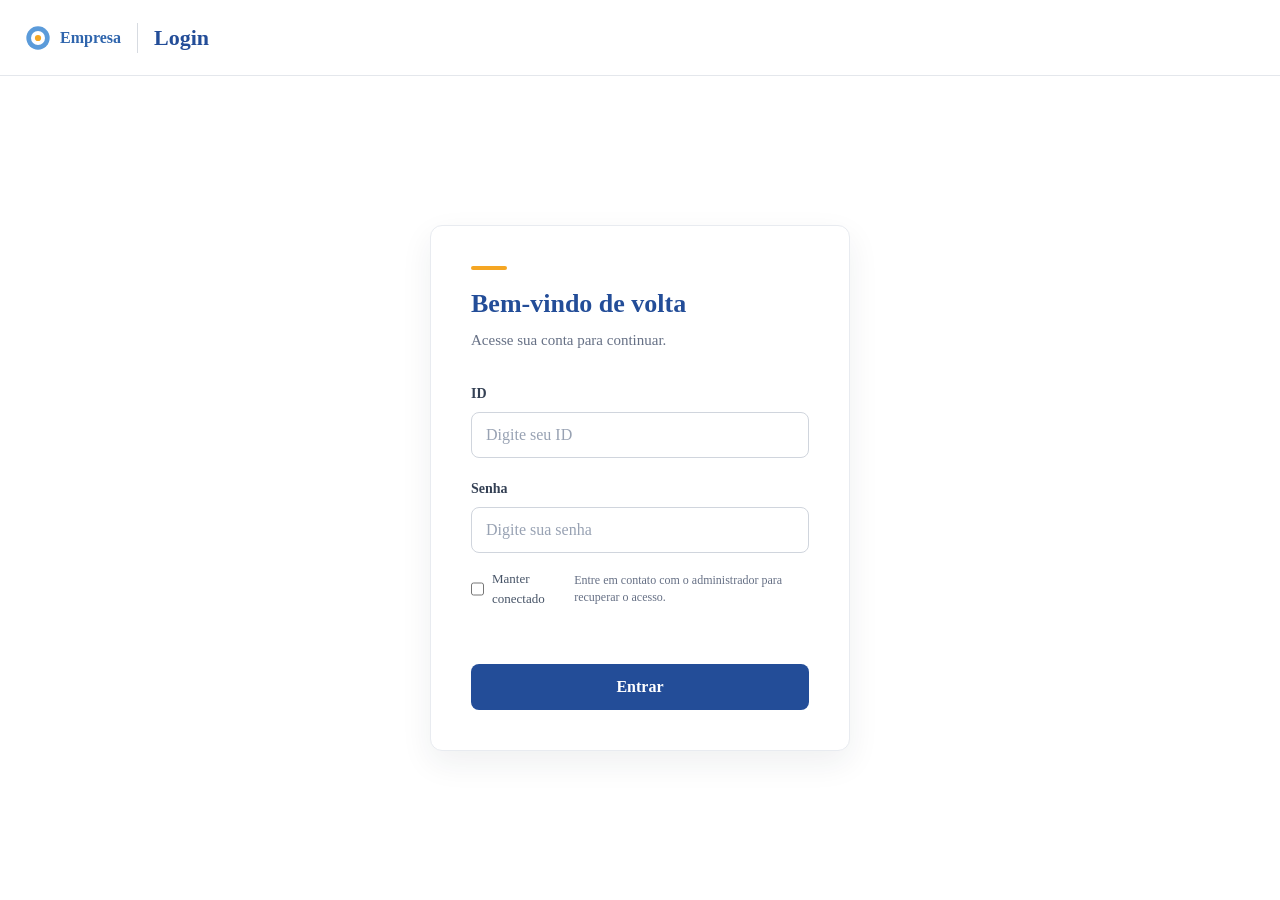
==== commit b4fe1298: "Adiciona dropdown para escolher o mês e remove classes redundantes para utilizar os estilos padrão (" ====
--- a/front-end/index.html
+++ b/front-end/index.html
@@ -33,43 +33,54 @@
                 </div>
             </article>
 
-            <section class="stats-grid" aria-label="Indicadores mensais">
-                <article class="stat-card">
-                    <div class="stat-heading">
-                        <span class="stat-icon stat-icon--invoice" aria-hidden="true">▤</span>
-                        <button class="stat-menu" type="button" aria-label="Mais opções">•••</button>
-                    </div>
-                    <p>Faturamento (Outubro)</p>
-                    <h3>R$588.940,44</h3>
-                    <span class="trend trend--positive">↗ 13,02% em relação a Set</span>
-                </article>
-                <article class="stat-card">
-                    <div class="stat-heading">
-                        <span class="stat-icon stat-icon--ticket" aria-hidden="true">▰</span>
-                        <button class="stat-menu" type="button" aria-label="Mais opções">•••</button>
-                    </div>
-                    <p>Ticket Médio (Outubro)</p>
-                    <h3>R$567,38</h3>
-                    <span class="trend trend--positive">↗ 3,02% em relação a Set</span>
-                </article>
-                <article class="stat-card">
-                    <div class="stat-heading">
-                        <span class="stat-icon stat-icon--sales" aria-hidden="true">▱</span>
-                        <button class="stat-menu" type="button" aria-label="Mais opções">•••</button>
-                    </div>
-                    <p>Total de Vendas (Outubro)</p>
-                    <h3>1.038</h3>
-                    <span class="trend trend--positive">↗ 6,02% em relação a Set</span>
-                </article>
-                <article class="stat-card">
-                    <div class="stat-heading">
-                        <span class="stat-icon stat-icon--sale" aria-hidden="true">$</span>
-                        <button class="stat-menu" type="button" aria-label="Mais opções">•••</button>
-                    </div>
-                    <p>Maior Venda (Outubro)</p>
-                    <h3>R$12.045,38</h3>
-                    <span class="trend trend--negative">↘ 0,32% em relação a Set</span>
-                </article>
+            <section class="stats-section" aria-label="Indicadores mensais">
+                <div class="stats-toolbar">
+                    <label for="stats-month">Mês exibido</label>
+                    <select class="dashboard-select" id="stats-month" aria-label="Selecionar mês dos indicadores">
+                        <option value="novembro">Novembro</option>
+                        <option value="outubro" selected>Outubro</option>
+                        <option value="setembro">Setembro</option>
+                    </select>
+                </div>
+
+                <div class="stats-grid">
+                    <article class="stat-card">
+                        <div class="stat-heading">
+                            <span class="stat-icon stat-icon--invoice" aria-hidden="true">▤</span>
+                            <button class="stat-menu" type="button" aria-label="Mais opções">•••</button>
+                        </div>
+                        <p>Faturamento (Outubro)</p>
+                        <h3>R$588.940,44</h3>
+                        <span class="trend trend--positive">↗ 13,02% em relação a Set</span>
+                    </article>
+                    <article class="stat-card">
+                        <div class="stat-heading">
+                            <span class="stat-icon stat-icon--ticket" aria-hidden="true">▰</span>
+                            <button class="stat-menu" type="button" aria-label="Mais opções">•••</button>
+                        </div>
+                        <p>Ticket Médio (Outubro)</p>
+                        <h3>R$567,38</h3>
+                        <span class="trend trend--positive">↗ 3,02% em relação a Set</span>
+                    </article>
+                    <article class="stat-card">
+                        <div class="stat-heading">
+                            <span class="stat-icon stat-icon--sales" aria-hidden="true">▱</span>
+                            <button class="stat-menu" type="button" aria-label="Mais opções">•••</button>
+                        </div>
+                        <p>Total de Vendas (Outubro)</p>
+                        <h3>1.038</h3>
+                        <span class="trend trend--positive">↗ 6,02% em relação a Set</span>
+                    </article>
+                    <article class="stat-card">
+                        <div class="stat-heading">
+                            <span class="stat-icon stat-icon--sale" aria-hidden="true">$</span>
+                            <button class="stat-menu" type="button" aria-label="Mais opções">•••</button>
+                        </div>
+                        <p>Maior Venda (Outubro)</p>
+                        <h3>R$12.045,38</h3>
+                        <span class="trend trend--negative">↘ 0,32% em relação a Set</span>
+                    </article>
+                </div>
             </section>
         </section>
 
--- a/front-end/styles/dashboard.css
+++ b/front-end/styles/dashboard.css
@@ -106,6 +106,27 @@
     display: grid;
     grid-template-columns: repeat(2, minmax(0, 1fr));
     gap: 16px;
+}
+
+.stats-section {
+    display: flex;
+    min-width: 0;
+    flex-direction: column;
+    gap: 12px;
+}
+
+.stats-toolbar {
+    display: flex;
+    min-height: 40px;
+    align-items: center;
+    justify-content: flex-end;
+    gap: 10px;
+}
+
+.stats-toolbar label {
+    color: #667085;
+    font-size: 13px;
+    font-weight: 600;
 }
 
 .stat-card {
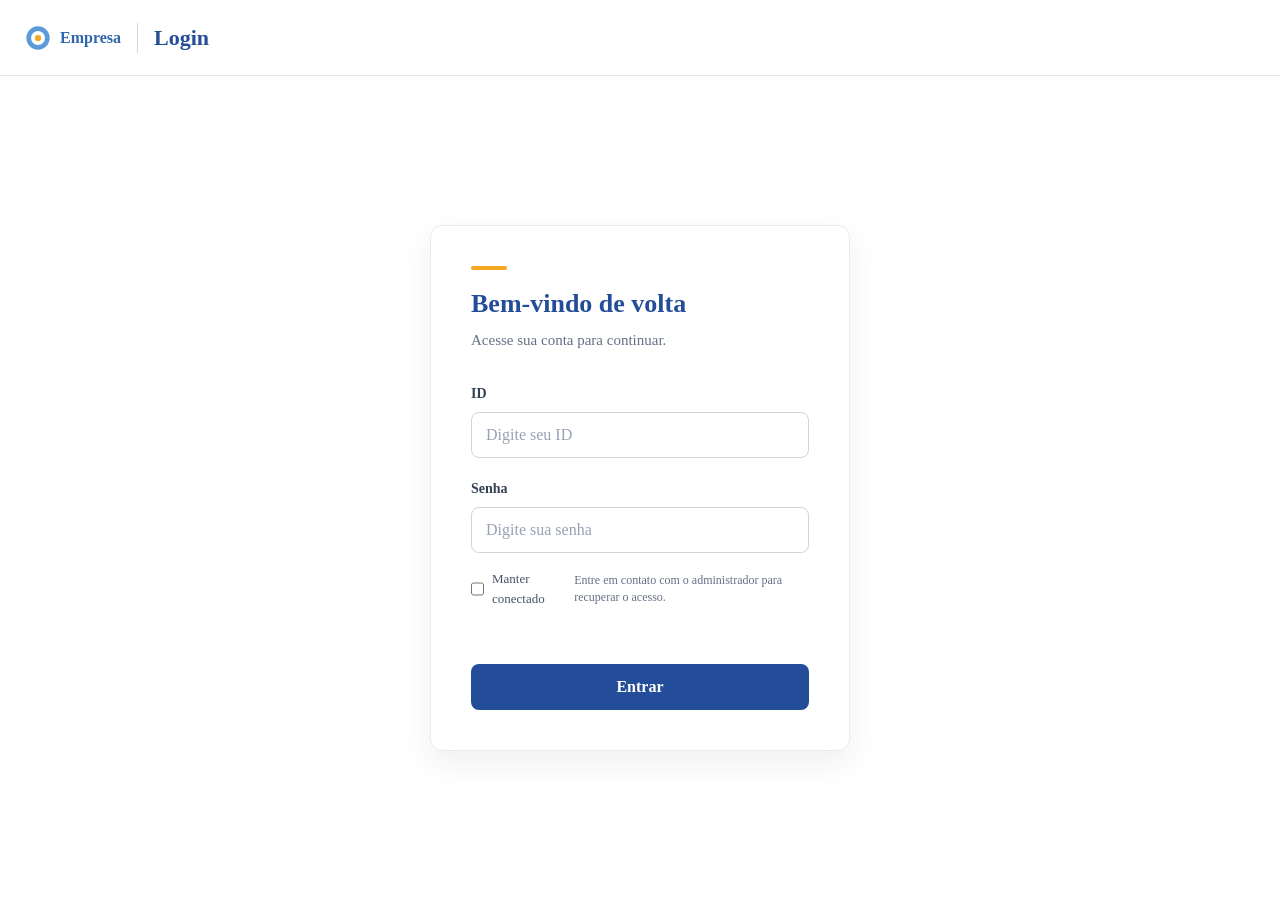
==== commit d0c0b1d1: "Integrando e dashboard e movendo para o dashboard.html" ====
--- a/front-end/index.html
+++ b/front-end/index.html
@@ -3,146 +3,10 @@
 <head>
     <meta charset="UTF-8">
     <meta name="viewport" content="width=device-width, initial-scale=1.0">
-    <title>Dashboard</title>
-    <link rel="stylesheet" href="styles/reset.css">
-    <link rel="stylesheet" href="styles/sidebar.css">
-    <link rel="stylesheet" href="styles/style.css">
-    <link rel="stylesheet" href="styles/dashboard.css">
-    <script src="pages/header/header.js" defer></script>
-    <script type="module" src="pages/sidebar/sidebar.js"></script>
-    <script type="module" src="assets/js/auth-guard.js"></script>
+    <meta http-equiv="refresh" content="0; url=pages/dashboard.html">
+    <title>Redirecionando</title>
 </head>
-<body class="has-sidebar">
-    <aside class="sidebar" id="app-sidebar" aria-label="Navegação do sistema"></aside>
-    <header></header>
-
-    <main class="dashboard-main">
-        <section class="dashboard-grid dashboard-grid--top">
-            <article class="card revenue-card">
-                <div class="card-heading">
-                    <p>Faturamento atual</p>
-                    <select class="dashboard-select" aria-label="Período do faturamento">
-                        <option>Mês Atual</option>
-                        <option>Outubro</option>
-                        <option>Setembro</option>
-                    </select>
-                </div>
-                <h2 class="revenue-value">R$238.560,93 <span class="positive">+13,02%</span></h2>
-                <div class="chart-placeholder" aria-label="Área reservada para o gráfico">
-                    <span>Gráfico</span>
-                </div>
-            </article>
-
-            <section class="stats-section" aria-label="Indicadores mensais">
-                <div class="stats-toolbar">
-                    <label for="stats-month">Mês exibido</label>
-                    <select class="dashboard-select" id="stats-month" aria-label="Selecionar mês dos indicadores">
-                        <option value="novembro">Novembro</option>
-                        <option value="outubro" selected>Outubro</option>
-                        <option value="setembro">Setembro</option>
-                    </select>
-                </div>
-
-                <div class="stats-grid">
-                    <article class="stat-card">
-                        <div class="stat-heading">
-                            <span class="stat-icon stat-icon--invoice" aria-hidden="true">▤</span>
-                            <button class="stat-menu" type="button" aria-label="Mais opções">•••</button>
-                        </div>
-                        <p>Faturamento (Outubro)</p>
-                        <h3>R$588.940,44</h3>
-                        <span class="trend trend--positive">↗ 13,02% em relação a Set</span>
-                    </article>
-                    <article class="stat-card">
-                        <div class="stat-heading">
-                            <span class="stat-icon stat-icon--ticket" aria-hidden="true">▰</span>
-                            <button class="stat-menu" type="button" aria-label="Mais opções">•••</button>
-                        </div>
-                        <p>Ticket Médio (Outubro)</p>
-                        <h3>R$567,38</h3>
-                        <span class="trend trend--positive">↗ 3,02% em relação a Set</span>
-                    </article>
-                    <article class="stat-card">
-                        <div class="stat-heading">
-                            <span class="stat-icon stat-icon--sales" aria-hidden="true">▱</span>
-                            <button class="stat-menu" type="button" aria-label="Mais opções">•••</button>
-                        </div>
-                        <p>Total de Vendas (Outubro)</p>
-                        <h3>1.038</h3>
-                        <span class="trend trend--positive">↗ 6,02% em relação a Set</span>
-                    </article>
-                    <article class="stat-card">
-                        <div class="stat-heading">
-                            <span class="stat-icon stat-icon--sale" aria-hidden="true">$</span>
-                            <button class="stat-menu" type="button" aria-label="Mais opções">•••</button>
-                        </div>
-                        <p>Maior Venda (Outubro)</p>
-                        <h3>R$12.045,38</h3>
-                        <span class="trend trend--negative">↘ 0,32% em relação a Set</span>
-                    </article>
-                </div>
-            </section>
-        </section>
-
-        <section class="dashboard-grid dashboard-grid--bottom">
-            <article class="card products-card">
-                <div class="card-heading">
-                    <h2>Produtos</h2>
-                    <div class="products-actions">
-                        <button class="dashboard-filter" type="button" aria-label="Filtrar produtos">▽</button>
-                        <select class="dashboard-select" aria-label="Período dos produtos">
-                            <option>Novembro</option>
-                            <option>Outubro</option>
-                            <option>Setembro</option>
-                        </select>
-                    </div>
-                </div>
-                <div class="table-wrap">
-                    <table class="data-table dashboard-table">
-                        <thead>
-                            <tr>
-                                <th scope="col">Nome</th>
-                                <th scope="col">Preço</th>
-                                <th scope="col">Vendidos</th>
-                                <th scope="col">Status</th>
-                            </tr>
-                        </thead>
-                        <tbody>
-                            <tr>
-                                <td><span class="product-name"><span class="product-thumb">T</span>Marvel Thor Movie Print Marble T...</span></td>
-                                <td>$23</td>
-                                <td>53 pcs</td>
-                                <td><span class="product-status product-status--available"><i></i>Em estoque</span></td>
-                            </tr>
-                            <tr>
-                                <td><span class="product-name"><span class="product-thumb product-thumb--orange">A</span>Aero Shorts Pants Multipacks S...</span></td>
-                                <td>$23</td>
-                                <td>53 pcs</td>
-                                <td><span class="product-status product-status--unavailable"><i></i>Esgotado</span></td>
-                            </tr>
-                            <tr>
-                                <td><span class="product-name"><span class="product-thumb product-thumb--gray">E</span>Erigo T-Shirts Green</span></td>
-                                <td>$23</td>
-                                <td>53 pcs</td>
-                                <td><span class="product-status product-status--available"><i></i>Em estoque</span></td>
-                            </tr>
-                        </tbody>
-                    </table>
-                </div>
-            </article>
-
-            <article class="card payments-card">
-                <h2>Pagamentos</h2>
-                <ol class="payment-list">
-                    <li><span class="payment-rank">1</span><span class="payment-icon payment-icon--debit">D</span><span>Débito</span><strong>35%</strong></li>
-                    <li><span class="payment-rank">2</span><span class="payment-icon payment-icon--credit">C</span><span>Crédito</span><strong>30%</strong></li>
-                    <li><span class="payment-rank">3</span><span class="payment-icon payment-icon--pix">P</span><span>Pix</span><strong>21%</strong></li>
-                    <li><span class="payment-rank">4</span><span class="payment-icon payment-icon--cash">$</span><span>Dinheiro</span><strong>12%</strong></li>
-                    <li><span class="payment-rank">5</span><span class="payment-icon payment-icon--check">✓</span><span>Cheque</span><strong>2%</strong></li>
-                </ol>
-                <button class="more-btn" type="button">Exibir Mais</button>
-            </article>
-        </section>
-    </main>
+<body>
+    <p>Redirecionando para o dashboard...</p>
 </body>
-</html>+</html>
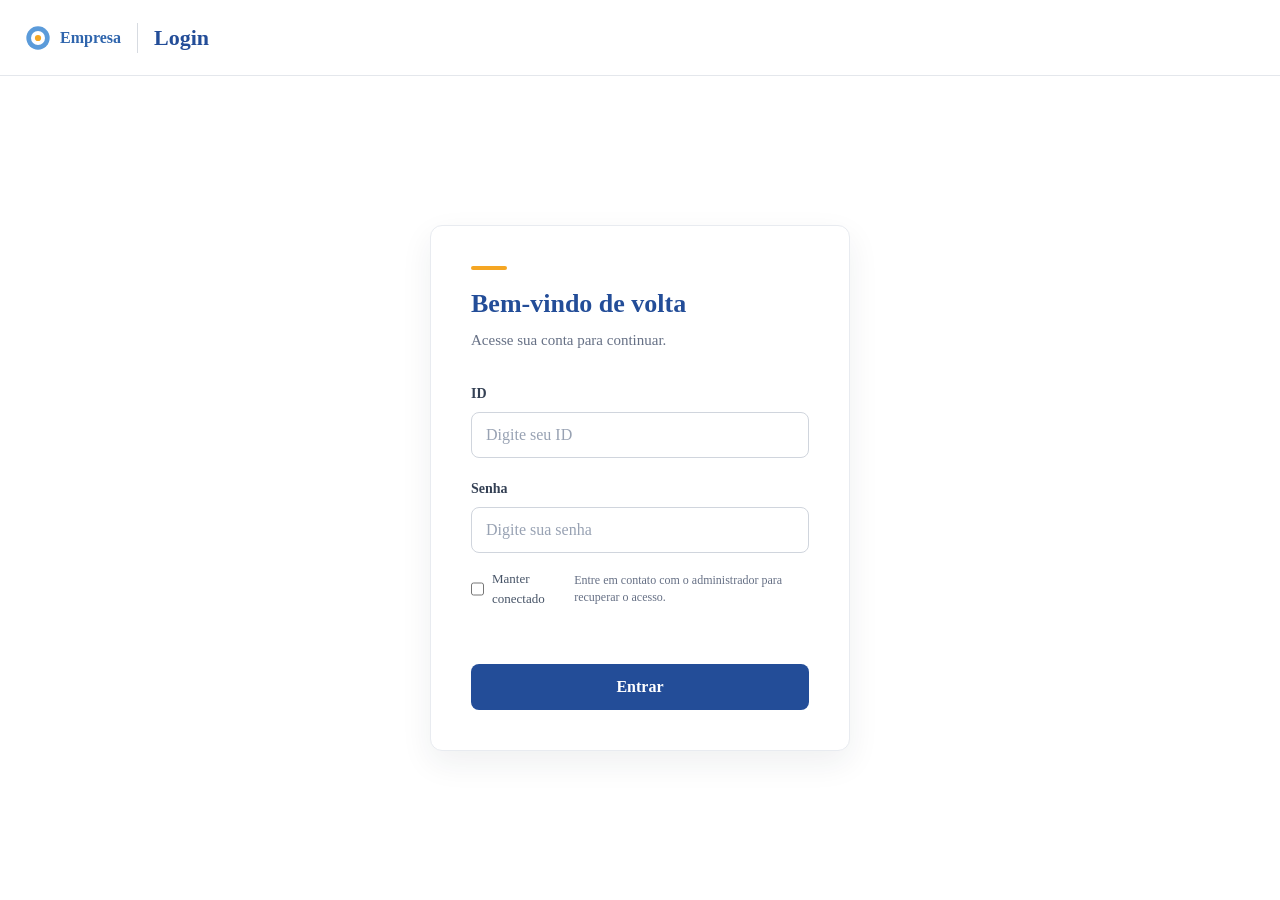
==== commit ef4188ec: "Ajustando os links para não redirecionar ao dashboard" ====
--- a/front-end/index.html
+++ b/front-end/index.html
@@ -3,10 +3,10 @@
 <head>
     <meta charset="UTF-8">
     <meta name="viewport" content="width=device-width, initial-scale=1.0">
-    <meta http-equiv="refresh" content="0; url=pages/dashboard.html">
+    <meta http-equiv="refresh" content="0; url=pages/login.html">
     <title>Redirecionando</title>
 </head>
 <body>
-    <p>Redirecionando para o dashboard...</p>
+    <p>Redirecionando para o login...</p>
 </body>
 </html>
